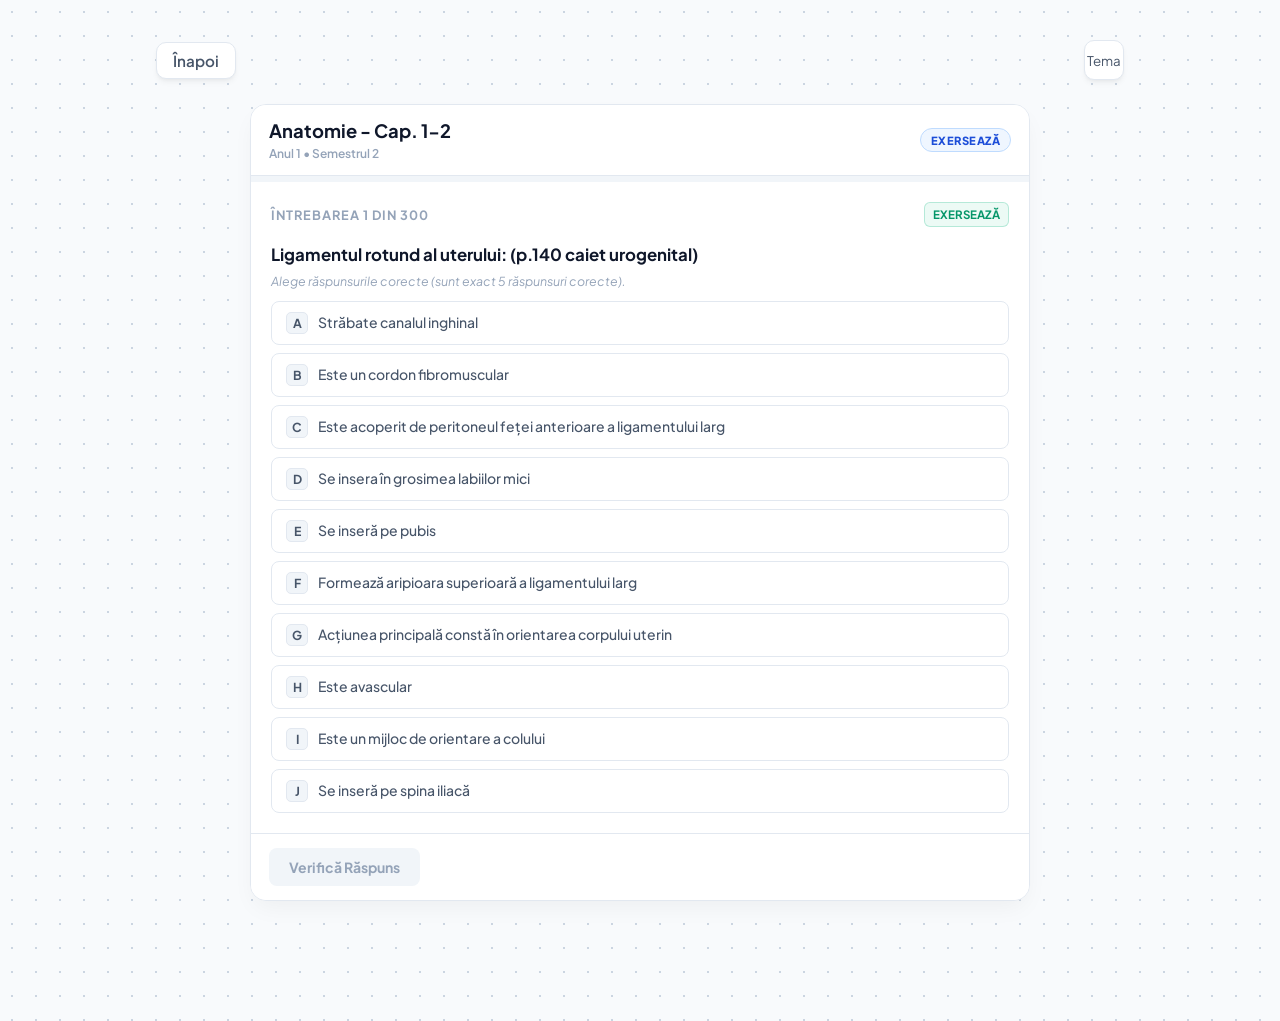
==== exerseaza.html @ 38f9f319 "Update 2" ====
<!DOCTYPE html>
<html lang="ro" data-theme="light">
<head>
  <meta charset="UTF-8">
  <meta name="viewport" content="width=device-width, initial-scale=1.0">
  <title>Exersează - UMF</title>
  <link rel="stylesheet" href="shared/css/main.css">
  <link rel="stylesheet" href="shared/css/quiz.css">
</head>
<body>
  <div class="container">
    <nav class="subpage-nav">
      <a href="index.html" class="btn-back" id="nav-back"><span>Înapoi</span></a>
      <button id="theme-toggle" class="theme-toggle-btn">Tema</button>
    </nav>
    <div class="quiz-wrapper">
      <div id="quiz-container" class="quiz-container">
        <div class="quiz-header">
          <div class="quiz-subject-info">
            <div id="quiz-subject-title" class="quiz-subject-title"></div>
            <div id="quiz-subject-sub" class="quiz-subject-sub"></div>
          </div>
          <div id="quiz-timer-wrapper" class="quiz-timer-wrapper" style="display:none;">
            <span id="quiz-timer"></span>
          </div>
          <div id="quiz-mode-badge" class="quiz-mode-badge"></div>
        </div>
        <div class="quiz-progress-bar-wrapper"><div id="quiz-progress-fill" class="quiz-progress-fill"></div></div>
        <div class="quiz-body">
          <div class="question-meta">
            <div id="question-count-text" class="question-count"></div>
            <div id="question-type-badge" class="question-type-badge"></div>
          </div>
          <div id="question-text" class="question-text"></div>
          <div id="question-hint" class="question-hint"></div>
          <div id="options-list" class="options-list"></div>
          <div id="explanation-panel" class="explanation-panel" style="display:none;">
            <h4>Explicație:</h4>
            <p id="explanation-text"></p>
          </div>
        </div>
        <div class="quiz-footer">
          <button id="btn-verify" class="btn-primary" disabled>Verifică Răspuns</button>
        </div>
      </div>
      <div id="results-container" class="results-container" style="display:none;">
        <h2 id="results-main-title"></h2>
        <h3 id="results-subject-title" class="results-subject-title"></h3>
        <div id="stat-time-spent-wrapper">Timp: <span id="res-time-spent"></span></div>
        <button id="btn-restart" class="btn-primary">Reîncearcă</button>
        <button id="btn-home" class="btn-secondary">Acasă</button>
        <div id="review-panel" class="review-panel">
          <h3>Recenzie</h3>
          <div id="review-questions-list"></div>
        </div>
      </div>
    </div>
  </div>
  <script src="shared/js/shared.js"></script>
  <script src="shared/js/quiz-engine.js"></script>
  <script>
    const urlParams = new URLSearchParams(window.location.search);
    const subject = urlParams.get('subject') || 'anatomie-1-2';
    const script = document.createElement('script');
    script.src = `data/${subject}.js`;
    script.onload = () => initQuiz('exerseaza');
    document.body.appendChild(script);
  </script>
</body>
</html>
---- shared/css/main.css ----
/* Import Google Fonts */
@import url('https://fonts.googleapis.com/css2?family=Plus+Jakarta+Sans:wght@400;500;600;700;800&display=swap');

/* Variabile si culori de baza */
:root {
  --font-family: 'Plus Jakarta Sans', system-ui, -apple-system, sans-serif;
  
  /* Culori Tema Lumina */
  --bg-color: #f8fafc;
  --dot-color: #cbd5e1;
  --text-primary: #0f172a;
  --text-secondary: #475569;
  --text-muted: #94a3b8;
  --card-bg: #ffffff;
  --card-border: #e2e8f0;
  --card-shadow: 0 4px 6px -1px rgba(0, 0, 0, 0.05), 0 2px 4px -2px rgba(0, 0, 0, 0.05);
  --card-hover-shadow: 0 10px 15px -3px rgba(0, 0, 0, 0.08), 0 4px 6px -4px rgba(0, 0, 0, 0.08);
  
  --sem1-color: #2563eb;
  --sem2-color: #059669;
  --accent-color: #6366f1;

  /* Feedback */
  --success-bg: #ecfdf5;
  --success-border: #10b981;
  --success-text: #065f46;
  --error-bg: #fef2f2;
  --error-border: #ef4444;
  --error-text: #991b1b;
  --info-bg: #f0f9ff;
  --info-border: #0ea5e9;
  --info-text: #0369a1;

  /* Tag Badges */
  --tag-blue-bg: #eff6ff;
  --tag-blue-text: #1d4ed8;
  --tag-blue-border: #bfdbfe;
  --tag-purple-bg: #faf5ff;
  --tag-purple-text: #6b21a8;
  --tag-purple-border: #e9d5ff;
  --tag-grey-bg: #f1f5f9;
  --tag-grey-border: #cbd5e1;
}

[data-theme="dark"] {
  /* Culori Tema Intuneric */
  --bg-color: #0b0f19;
  --dot-color: #1e293b;
  --text-primary: #f8fafc;
  --text-secondary: #cbd5e1;
  --text-muted: #64748b;
  --card-bg: #111827;
  --card-border: #1f2937;
  --card-shadow: 0 4px 6px -1px rgba(0, 0, 0, 0.2), 0 2px 4px -2px rgba(0, 0, 0, 0.2);
  --card-hover-shadow: 0 10px 15px -3px rgba(0, 0, 0, 0.3), 0 4px 6px -4px rgba(0, 0, 0, 0.3);
  
  --sem1-color: #3b82f6;
  --sem2-color: #10b981;
  --accent-color: #818cf8;

  --success-bg: #064e3b;
  --success-border: #059669;
  --success-text: #a7f3d0;
  --error-bg: #7f1d1d;
  --error-border: #dc2626;
  --error-text: #fca5a5;
  --info-bg: #0c4a6e;
  --info-border: #0284c7;
  --info-text: #e0f2fe;

  /* Tag Badges Dark Mode */
  --tag-blue-bg: rgba(59, 130, 246, 0.15);
  --tag-blue-text: #60a5fa;
  --tag-blue-border: rgba(59, 130, 246, 0.3);
  --tag-purple-bg: rgba(139, 92, 246, 0.15);
  --tag-purple-text: #a78bfa;
  --tag-purple-border: rgba(139, 92, 246, 0.3);
  --tag-grey-bg: #1e293b;
  --tag-grey-border: #334155;
}

/* Resetari generale */
* {
  box-sizing: border-box;
  margin: 0;
  padding: 0;
  font-family: var(--font-family);
}

body {
  background-color: var(--bg-color);
  background-image: radial-gradient(var(--dot-color) 1.5px, transparent 1.5px);
  background-size: 24px 24px;
  color: var(--text-primary);
  min-height: 100vh;
  padding-bottom: 80px;
  transition: background-color 0.3s ease, color 0.3s ease;
  overflow-x: hidden;
}

.container {
  max-width: 1000px;
  margin: 0 auto;
  padding: 80px 16px;
}

/* Header Principal */
.main-header {
  display: flex;
  justify-content: space-between;
  align-items: center;
  margin-bottom: 40px;
}

.main-title {
  font-size: 2rem;
  font-weight: 800;
  letter-spacing: -1px;
  background: linear-gradient(135deg, var(--sem1-color), var(--accent-color));
  -webkit-background-clip: text;
  -webkit-text-fill-color: transparent;
}

/* Theme Toggle Button */
.theme-toggle-btn {
  background: var(--card-bg);
  border: 1px solid var(--card-border);
  color: var(--text-secondary);
  width: 40px;
  height: 40px;
  border-radius: 10px;
  cursor: pointer;
  display: flex;
  align-items: center;
  justify-content: center;
  box-shadow: var(--card-shadow);
  transition: all 0.2s cubic-bezier(0.4, 0, 0.2, 1);
}

.theme-toggle-btn:hover {
  background: var(--tag-grey-bg);
  border-color: var(--accent-color);
  color: var(--accent-color);
  transform: translateY(-2px);
}

.theme-toggle-btn:active {
  transform: translateY(0);
}

/* Ascundere pictograma in functie de tema */
[data-theme="light"] .theme-toggle-btn .sun-icon {
  display: none;
}
[data-theme="dark"] .theme-toggle-btn .moon-icon {
  display: none;
}
/* Navigation Subpagini */
.subpage-nav {
  display: flex;
  justify-content: space-between;
  align-items: center;
  margin-bottom: 40px;
  width: 100%;
}

.btn-back {
  display: flex;
  align-items: center;
  gap: 8px;
  text-decoration: none;
  color: var(--text-secondary);
  font-weight: 600;
  font-size: 0.95rem;
  padding: 8px 16px;
  background: var(--card-bg);
  border: 1px solid var(--card-border);
  border-radius: 10px;
  box-shadow: var(--card-shadow);
  transition: all 0.2s cubic-bezier(0.4, 0, 0.2, 1);
}

.btn-back:hover {
  background: var(--tag-grey-bg);
  border-color: var(--accent-color);
  color: var(--accent-color);
  transform: translateX(-4px);
}

.btn-back:active {
  transform: translateX(0);
}

.btn-back svg {
  transition: transform 0.2s ease;
}

.btn-back:hover svg {
  transform: translateX(-2px);
}


/* Sectiuni Ani */
.year-section {
  margin-bottom: 48px;
}

.year-title {
  font-size: 1.75rem;
  font-weight: 800;
  color: var(--text-primary);
  margin-bottom: 24px;
  display: flex;
  align-items: center;
  gap: 12px;
  letter-spacing: -0.5px;
}

.year-title::before {
  content: "";
  display: block;
  width: 6px;
  height: 28px;
  border-radius: 4px;
  background: linear-gradient(to bottom, var(--sem1-color), var(--accent-color));
}

.year-section.year-2 .year-title::before {
  background: linear-gradient(to bottom, var(--accent-color), var(--sem2-color));
}

/* Sectiuni Semestre */
.semester-section {
  margin-bottom: 32px;
  padding-left: 18px;
  border-left: 2px dashed var(--card-border);
}

.semester-title {
  font-size: 1.15rem;
  font-weight: 700;
  color: var(--text-secondary);
  margin-bottom: 16px;
  display: flex;
  align-items: center;
  gap: 8px;
}

.semester-title .sem-indicator {
  display: inline-block;
  width: 10px;
  height: 10px;
  border-radius: 50%;
}

.sem-1-indicator {
  background-color: var(--sem1-color);
  box-shadow: 0 0 8px var(--sem1-color);
}

.sem-2-indicator {
  background-color: var(--sem2-color);
  box-shadow: 0 0 8px var(--sem2-color);
}

/* Grid de carduri */
.cards-grid {
  display: grid;
  grid-template-columns: repeat(auto-fill, minmax(280px, 1fr));
  gap: 20px;
}

/* Carduri materie */
.subject-card {
  background-color: var(--card-bg);
  border: 1px solid var(--card-border);
  border-radius: 12px;
  box-shadow: var(--card-shadow);
  padding: 24px;
  cursor: pointer;
  position: relative;
  overflow: hidden;
  display: flex;
  align-items: center;
  justify-content: center;
  min-height: 100px;
  text-decoration: none;
  transition: transform 0.25s cubic-bezier(0.4, 0, 0.2, 1), 
              box-shadow 0.25s cubic-bezier(0.4, 0, 0.2, 1), 
              border-color 0.25s ease;
}

.subject-card::after {
  content: "";
  position: absolute;
  top: 0;
  left: 0;
  width: 100%;
  height: 4px;
  background-color: var(--sem1-color);
}

.subject-card.sem-2::after {
  background-color: var(--sem2-color);
}

.subject-card:hover {
  transform: translateY(-5px);
  box-shadow: var(--card-hover-shadow);
  border-color: rgba(99, 102, 241, 0.3);
}

.subject-card:active {
  transform: translateY(-2px);
}

.card-title {
  font-size: 1.25rem;
  font-weight: 700;
  color: var(--text-primary);
  text-align: center;
  line-height: 1.4;
  letter-spacing: -0.3px;
}
---- shared/css/quiz.css ----
/* Stiluri specifice pentru Pagina de Testare (Quiz) si Rezultate */

.container {
  padding: 40px 16px;
}

.subpage-nav {
  margin-bottom: 24px;
}

.quiz-container, .results-container, .btn-back, .theme-toggle-btn, .option-item, .btn-primary, .btn-secondary, .nav-map-item {
  transition: background-color 0.3s ease, border-color 0.3s ease, color 0.3s ease, box-shadow 0.3s ease, transform 0.2s ease;
}

.quiz-wrapper {
  display: flex;
  justify-content: center;
  align-items: flex-start;
  min-height: calc(100vh - 160px);
  width: 100%;
}

/* ==========================================================================
   0. ECRAN CONFIGURARE / SETUP
   ========================================================================== */
.setup-container {
  width: 100%;
  max-width: 800px;
  background-color: var(--card-bg);
  border: 1px solid var(--card-border);
  border-radius: 20px;
  box-shadow: var(--card-shadow);
  padding: 40px;
  display: flex;
  flex-direction: column;
  gap: 32px;
  animation: fadeInSlide 0.4s ease forwards;
}

.setup-header {
  text-align: center;
}

.setup-title {
  font-size: 1.85rem;
  font-weight: 800;
  letter-spacing: -0.5px;
  background: linear-gradient(135deg, var(--sem2-color), var(--accent-color));
  -webkit-background-clip: text;
  -webkit-text-fill-color: transparent;
  margin-bottom: 6px;
}

.setup-subtitle {
  font-size: 0.9rem;
  color: var(--text-secondary);
  font-weight: 500;
}

/* Grilele de moduri */
.modes-grid {
  display: grid;
  grid-template-columns: 1fr 1fr;
  gap: 24px;
}

.mode-card {
  border: 2px solid var(--card-border);
  border-radius: 16px;
  padding: 30px 24px;
  cursor: pointer;
  position: relative;
  display: flex;
  flex-direction: column;
  align-items: flex-start;
  transition: all 0.25s cubic-bezier(0.4, 0, 0.2, 1);
  background: var(--card-bg);
}

.mode-card:hover {
  border-color: var(--accent-color);
  transform: translateY(-4px);
  box-shadow: var(--card-hover-shadow);
}

.mode-card.active {
  border-color: var(--accent-color);
  background: linear-gradient(to bottom, var(--card-bg), rgba(99, 102, 241, 0.02));
  box-shadow: 0 10px 25px -10px rgba(99, 102, 241, 0.15);
}

/* Badge-ul de sus pe card */
.mode-badge {
  position: absolute;
  top: 16px;
  right: 16px;
  font-size: 0.65rem;
  font-weight: 800;
  text-transform: uppercase;
  letter-spacing: 0.5px;
  padding: 3px 8px;
  border-radius: 6px;
  background: var(--tag-grey-bg);
  color: var(--text-secondary);
  border: 1px solid var(--card-border);
}

.mode-card.active #mode-exerseaza .mode-badge,
.mode-card.active.exerseaza-card .mode-badge {
  background: var(--tag-blue-bg);
  color: var(--tag-blue-text);
  border-color: var(--tag-blue-border);
}

.mode-card.active#mode-simulare .mode-badge,
.mode-card#mode-simulare.active .mode-badge {
  background: var(--tag-purple-bg);
  color: var(--tag-purple-text);
  border-color: var(--tag-purple-border);
}

/* Iconita */
.mode-icon {
  width: 48px;
  height: 48px;
  border-radius: 12px;
  background: var(--tag-grey-bg);
  color: var(--text-secondary);
  display: flex;
  align-items: center;
  justify-content: center;
  margin-bottom: 20px;
  transition: all 0.2s;
}

.mode-card.active .mode-icon {
  background: var(--accent-color);
  color: white;
}

.mode-name {
  font-size: 1.25rem;
  font-weight: 700;
  color: var(--text-primary);
  margin-bottom: 10px;
}

.mode-desc {
  font-size: 0.85rem;
  color: var(--text-secondary);
  line-height: 1.5;
  margin-bottom: 20px;
  min-height: 60px;
}

.mode-features {
  list-style: none;
  display: flex;
  flex-direction: column;
  gap: 8px;
  width: 100%;
}

.mode-features li {
  display: flex;
  align-items: center;
  gap: 8px;
  font-size: 0.8rem;
  color: var(--text-secondary);
  font-weight: 500;
}

.mode-features li svg {
  color: var(--sem2-color);
  flex-shrink: 0;
}

/* Setari personalizate */
.setup-settings {
  border-top: 1px solid var(--card-border);
  padding-top: 24px;
}

.settings-title {
  font-size: 1rem;
  font-weight: 700;
  color: var(--text-primary);
  margin-bottom: 16px;
}

.settings-grid {
  display: grid;
  grid-template-columns: 1fr 1fr;
  gap: 16px;
}

.settings-col {
  display: flex;
  flex-direction: column;
  gap: 6px;
  justify-content: center;
}

.settings-col.flex-center {
  justify-content: center;
}

.settings-label {
  font-size: 0.8rem;
  font-weight: 700;
  color: var(--text-secondary);
}

.settings-select {
  padding: 10px 14px;
  border-radius: 8px;
  border: 1px solid var(--card-border);
  background-color: var(--card-bg);
  color: var(--text-primary);
  font-size: 0.85rem;
  font-weight: 600;
  outline: none;
  cursor: pointer;
  transition: border-color 0.2s;
}

.settings-select:focus {
  border-color: var(--accent-color);
}

/* Custom Toggle Switch */
.toggle-switch {
  display: flex;
  align-items: center;
  gap: 12px;
  cursor: pointer;
  font-size: 0.85rem;
  color: var(--text-secondary);
  font-weight: 600;
  user-select: none;
  position: relative;
}

.toggle-switch input {
  opacity: 0;
  width: 0;
  height: 0;
  position: absolute;
}

.toggle-slider {
  width: 40px;
  height: 20px;
  background-color: var(--tag-grey-border);
  border-radius: 20px;
  position: relative;
  transition: background-color 0.2s;
  flex-shrink: 0;
}

.toggle-slider:before {
  content: "";
  position: absolute;
  height: 14px;
  width: 14px;
  left: 3px;
  bottom: 3px;
  background-color: white;
  border-radius: 50%;
  transition: transform 0.2s;
}

.toggle-switch input:checked + .toggle-slider {
  background-color: var(--sem2-color);
}

.toggle-switch input:checked + .toggle-slider:before {
  transform: translateX(20px);
}

.setup-actions {
  display: flex;
  justify-content: center;
  margin-top: 8px;
}

.start-btn {
  width: 100%;
  max-width: 320px;
  padding: 14px 32px;
  font-size: 1rem;
}


/* ==========================================================================
   1. INTERFATA QUIZ & ELEMENTE COMPONENTE
   ========================================================================== */
.quiz-container {
  width: 100%;
  max-width: 780px;
  background-color: var(--card-bg);
  border: 1px solid var(--card-border);
  border-radius: 16px;
  box-shadow: 0 10px 25px -5px rgba(0,0,0,0.05);
  overflow: hidden;
  display: flex;
  flex-direction: column;
  position: relative;
  animation: fadeInSlide 0.3s ease forwards;
}

.quiz-header {
  padding: 14px 18px;
  border-bottom: 1px solid var(--card-border);
  display: flex;
  justify-content: space-between;
  align-items: center;
  background: linear-gradient(to bottom, var(--card-bg), rgba(255, 255, 255, 0.01));
}

.quiz-subject-info {
  display: flex;
  flex-direction: column;
  gap: 4px;
}

.quiz-subject-title {
  font-size: 1.15rem;
  font-weight: 700;
  color: var(--text-primary);
}

.quiz-subject-sub {
  font-size: 0.75rem;
  color: var(--text-muted);
  font-weight: 600;
}

.header-actions {
  display: flex;
  align-items: center;
  gap: 16px;
}

/* Badge Mod curent */
.quiz-mode-badge {
  font-size: 0.7rem;
  font-weight: 800;
  padding: 4px 10px;
  border-radius: 50px;
  background-color: var(--tag-blue-bg);
  color: var(--tag-blue-text);
  border: 1px solid var(--tag-blue-border);
  letter-spacing: 0.5px;
}

.quiz-container.simulare-mode .quiz-mode-badge {
  background-color: var(--tag-purple-bg);
  color: var(--tag-purple-text);
  border-color: var(--tag-purple-border);
}

/* Timer */
.quiz-timer-wrapper {
  display: flex;
  align-items: center;
  gap: 6px;
  font-size: 0.9rem;
  font-weight: 700;
  color: var(--text-secondary);
  background-color: var(--tag-grey-bg);
  padding: 6px 12px;
  border-radius: 8px;
  border: 1px solid var(--card-border);
  transition: all 0.3s;
}

.quiz-timer-wrapper.warning {
  background-color: var(--error-bg);
  border-color: var(--error-border);
  color: var(--error-text);
  animation: pulse 1s infinite alternate;
}

@keyframes pulse {
  from { opacity: 0.8; }
  to { opacity: 1; transform: scale(1.02); }
}

/* Bara de progres */
.quiz-progress-bar-wrapper {
  height: 6px;
  background-color: var(--tag-grey-bg);
  width: 100%;
  position: relative;
}

.quiz-progress-fill {
  height: 100%;
  width: 0%;
  background: linear-gradient(to right, var(--sem2-color), var(--accent-color));
  transition: width 0.3s cubic-bezier(0.4, 0, 0.2, 1);
}

/* Harta / Grila de navigare (Simulare) */
.simulation-nav-map {
  padding: 16px 24px;
  border-bottom: 1px solid var(--card-border);
  background-color: var(--tag-grey-bg);
  display: flex;
  flex-direction: column;
  gap: 8px;
}

.nav-map-label {
  font-size: 0.75rem;
  font-weight: 700;
  color: var(--text-muted);
  text-transform: uppercase;
  letter-spacing: 0.5px;
}

.nav-map-grid {
  display: flex;
  flex-wrap: wrap;
  gap: 8px;
}

.nav-map-item {
  width: 28px;
  height: 28px;
  border-radius: 6px;
  display: flex;
  align-items: center;
  justify-content: center;
  font-size: 0.8rem;
  font-weight: 700;
  cursor: pointer;
  background-color: var(--card-bg);
  border: 1px solid var(--card-border);
  color: var(--text-secondary);
  transition: all 0.2s;
  user-select: none;
}

.nav-map-item:hover {
  border-color: var(--accent-color);
  color: var(--accent-color);
}

.nav-map-item.active {
  border-color: var(--accent-color);
  background-color: var(--accent-color);
  color: white;
  box-shadow: 0 2px 8px rgba(99, 102, 241, 0.3);
}

.nav-map-item.answered {
  background-color: var(--tag-blue-bg);
  border-color: var(--tag-blue-border);
  color: var(--tag-blue-text);
}

.nav-map-item.answered.active {
  background-color: var(--accent-color);
  border-color: var(--accent-color);
  color: white;
}

/* Quiz Body */
.quiz-body {
  padding: 20px 20px;
}

.question-meta {
  display: flex;
  justify-content: space-between;
  align-items: center;
  margin-bottom: 16px;
}

.question-count {
  font-size: 0.8rem;
  color: var(--text-muted);
  font-weight: 700;
  text-transform: uppercase;
  letter-spacing: 1px;
}

.question-type-badge {
  font-size: 0.72rem;
  font-weight: 700;
  padding: 4px 8px;
  border-radius: 6px;
  text-transform: uppercase;
}

.type-cs {
  background-color: var(--tag-blue-bg);
  color: var(--tag-blue-text);
  border: 1px solid var(--tag-blue-border);
}

.type-cm {
  background-color: var(--tag-purple-bg);
  color: var(--tag-purple-text);
  border: 1px solid var(--tag-purple-border);
}

.type-exerseaza {
  background-color: rgba(16, 185, 129, 0.08);
  color: var(--sem2-color);
  border: 1px solid rgba(16, 185, 129, 0.25);
}

.question-text {
  font-size: 1.05rem;
  font-weight: 700;
  line-height: 1.45;
  color: var(--text-primary);
  margin-bottom: 14px;
}

.question-hint {
  font-size: 0.775rem;
  color: var(--text-muted);
  margin-top: -8px;
  margin-bottom: 12px;
  font-style: italic;
  display: flex;
  align-items: center;
  gap: 6px;
}

/* Liste optiuni */
.options-list {
  display: flex;
  flex-direction: column;
  gap: 8px;
}

.option-item {
  display: flex;
  align-items: flex-start;
  padding: 10px 14px;
  border-radius: 8px;
  border: 1px solid var(--card-border);
  background-color: var(--card-bg);
  cursor: pointer;
  transition: all 0.2s ease;
  position: relative;
  user-select: none;
}

.option-item:hover {
  border-color: var(--accent-color);
  background-color: var(--tag-grey-bg);
}

.option-letter {
  display: flex;
  align-items: center;
  justify-content: center;
  width: 22px;
  height: 22px;
  border-radius: 5px;
  background-color: var(--tag-grey-bg);
  color: var(--text-secondary);
  font-weight: 700;
  font-size: 0.775rem;
  margin-right: 10px;
  flex-shrink: 0;
  border: 1px solid var(--card-border);
  transition: all 0.2s;
}

.option-item:hover .option-letter {
  background-color: var(--card-bg);
  border-color: var(--accent-color);
  color: var(--accent-color);
}

.option-text {
  font-size: 0.875rem;
  font-weight: 500;
  color: var(--text-secondary);
  line-height: 1.35;
  padding-top: 1px;
}

/* Stari elemente raspuns */
.option-item.selected {
  border-color: var(--accent-color);
  background-color: var(--tag-blue-bg);
}

.option-item.selected .option-letter {
  background-color: var(--accent-color);
  color: white;
  border-color: var(--accent-color);
}

.option-item.selected .option-text {
  color: var(--text-primary);
  font-weight: 600;
}

.option-item.correct {
  background-color: var(--success-bg) !important;
  border-color: var(--success-border) !important;
}

.option-item.correct .option-letter {
  background-color: var(--success-border) !important;
  color: white !important;
  border-color: var(--success-border) !important;
}

.option-item.correct .option-text {
  color: var(--success-text) !important;
  font-weight: 600;
}

.option-item.incorrect {
  background-color: var(--error-bg) !important;
  border-color: var(--error-border) !important;
}

.option-item.incorrect .option-letter {
  background-color: var(--error-border) !important;
  color: white !important;
  border-color: var(--error-border) !important;
}

.option-item.incorrect .option-text {
  color: var(--error-text) !important;
  font-weight: 600;
}

.option-item.missed-correct {
  border: 2px dashed var(--success-border) !important;
  background-color: rgba(16, 185, 129, 0.03);
}

.option-item.missed-correct .option-letter {
  border-style: dashed;
  border-color: var(--success-border);
  color: var(--success-border);
  background-color: transparent !important;
}

/* Explicatie */
.explanation-panel {
  margin-top: 24px;
  padding: 16px 20px;
  background-color: var(--info-bg);
  border-left: 4px solid var(--info-border);
  border-radius: 0 8px 8px 0;
  display: none;
  animation: fadeInSlide 0.3s ease forwards;
}

.explanation-panel h4 {
  font-size: 0.85rem;
  font-weight: 700;
  color: var(--info-text);
  text-transform: uppercase;
  margin-bottom: 6px;
  letter-spacing: 0.5px;
}

.explanation-panel p {
  font-size: 0.9rem;
  color: var(--info-text);
  line-height: 1.45;
}

/* Footer test */
.quiz-footer {
  padding: 14px 18px;
  border-top: 1px solid var(--card-border);
  display: flex;
  justify-content: space-between;
  align-items: center;
  gap: 16px;
  background-color: var(--card-bg);
}

.footer-nav-buttons {
  display: flex;
  gap: 10px;
}

.footer-action-buttons {
  margin-left: auto;
  display: flex;
  gap: 10px;
}

.btn-primary {
  background: linear-gradient(135deg, var(--sem2-color), var(--accent-color));
  color: white;
  border: none;
  padding: 10px 20px;
  border-radius: 8px;
  font-size: 0.875rem;
  font-weight: 700;
  cursor: pointer;
  box-shadow: 0 4px 12px rgba(99, 102, 241, 0.2);
  transition: all 0.2s;
  display: flex;
  align-items: center;
  gap: 8px;
}

.btn-primary:hover:not(:disabled) {
  transform: translateY(-1px);
  box-shadow: 0 6px 16px rgba(99, 102, 241, 0.35);
}

.btn-primary:active:not(:disabled) {
  transform: translateY(1px);
}

.btn-primary:disabled {
  background: var(--tag-grey-bg);
  color: var(--text-muted);
  box-shadow: none;
  cursor: not-allowed;
}

.btn-submit-sim {
  background: linear-gradient(135deg, #10b981, #059669);
  box-shadow: 0 4px 12px rgba(16, 185, 129, 0.2);
}

.btn-submit-sim:hover {
  box-shadow: 0 6px 16px rgba(16, 185, 129, 0.35) !important;
}

.btn-secondary {
  background-color: var(--tag-grey-bg);
  border: 1px solid var(--card-border);
  color: var(--text-secondary);
  padding: 10px 16px;
  border-radius: 8px;
  font-size: 0.875rem;
  font-weight: 600;
  cursor: pointer;
  transition: all 0.2s;
  display: flex;
  align-items: center;
  gap: 6px;
}

.btn-secondary:hover {
  background-color: var(--card-border);
  color: var(--text-primary);
}


/* ==========================================================================
   2. ECRAN REZULTATE & RECENZARE
   ========================================================================== */
.results-container {
  width: 100%;
  max-width: 780px;
  background-color: var(--card-bg);
  border: 1px solid var(--card-border);
  border-radius: 16px;
  box-shadow: 0 10px 25px -5px rgba(0,0,0,0.05);
  padding: 24px;
  text-align: center;
  display: flex;
  flex-direction: column;
  align-items: center;
}

.results-title {
  font-size: 1.6rem;
  font-weight: 800;
  color: var(--text-primary);
  margin-bottom: 8px;
  letter-spacing: -0.5px;
}

.results-subtitle {
  font-size: 0.9rem;
  color: var(--text-secondary);
  margin-bottom: 32px;
}

/* Cerc scor */
.score-circle-wrapper {
  position: relative;
  width: 160px;
  height: 160px;
  margin-bottom: 24px;
}

.score-circle-svg {
  width: 100%;
  height: 100%;
  transform: rotate(-90deg);
}

.score-circle-bg {
  fill: none;
  stroke: var(--tag-grey-bg);
  stroke-width: 12;
}

.score-circle-fill {
  fill: none;
  stroke: var(--accent-color);
  stroke-width: 12;
  stroke-linecap: round;
  stroke-dasharray: 439.6;
  stroke-dashoffset: 439.6;
  transition: stroke-dashoffset 1s cubic-bezier(0.4, 0, 0.2, 1);
}

.score-text-overlay {
  position: absolute;
  top: 50%;
  left: 50%;
  transform: translate(-50%, -50%);
  display: flex;
  flex-direction: column;
  align-items: center;
}

.score-percentage {
  font-size: 2.25rem;
  font-weight: 800;
  color: var(--text-primary);
  line-height: 1;
}

.score-fraction {
  font-size: 0.8rem;
  font-weight: 600;
  color: var(--text-muted);
  margin-top: 4px;
}

.feedback-text {
  font-size: 1.25rem;
  font-weight: 700;
  color: var(--text-primary);
  margin-bottom: 12px;
}

.rating-badge {
  font-size: 0.75rem;
  font-weight: 700;
  padding: 6px 16px;
  border-radius: 50px;
  margin-bottom: 32px;
  display: inline-block;
}

.badge-excellent {
  background-color: var(--success-bg);
  color: var(--success-text);
  border: 1px solid var(--success-border);
}

.badge-good {
  background-color: var(--tag-blue-bg);
  color: var(--tag-blue-text);
  border: 1px solid var(--tag-blue-border);
}

.badge-average {
  background-color: #fffbeb;
  color: #b45309;
  border: 1px solid #fde68a;
}

.badge-low {
  background-color: var(--error-bg);
  color: var(--error-text);
  border: 1px solid var(--error-border);
}

.results-stats-grid {
  display: grid;
  grid-template-columns: 1fr 1fr;
  gap: 16px;
  width: 100%;
  max-width: 500px;
  margin-bottom: 32px;
}

.results-stat-card {
  background-color: var(--tag-grey-bg);
  border: 1px solid var(--card-border);
  padding: 14px;
  border-radius: 10px;
  text-align: center;
}

.results-stat-card.full-width-stat {
  grid-column: span 2;
}

.results-stat-label {
  font-size: 0.75rem;
  color: var(--text-muted);
  font-weight: 600;
  margin-bottom: 4px;
  text-transform: uppercase;
}

.results-stat-val {
  font-size: 1.15rem;
  font-weight: 700;
  color: var(--text-secondary);
}

.results-stat-val.c-green {
  color: var(--sem2-color);
}

.results-stat-val.c-red {
  color: #ef4444;
}

.results-actions {
  display: flex;
  gap: 16px;
  width: 100%;
  max-width: 500px;
  margin-bottom: 48px;
}

.results-actions button {
  flex: 1;
}

/* ==========================================================================
   3. SECȚIUNEA RECENZARE ÎNTREBĂRI (REVIEW)
   ========================================================================== */
.review-panel {
  width: 100%;
  border-top: 1px solid var(--card-border);
  padding-top: 24px;
  text-align: left;
}

.review-panel-title {
  font-size: 1.35rem;
  font-weight: 800;
  color: var(--text-primary);
  margin-bottom: 6px;
}

.review-panel-subtitle {
  font-size: 0.85rem;
  color: var(--text-secondary);
  margin-bottom: 24px;
}

.review-questions-list {
  display: flex;
  flex-direction: column;
  gap: 16px;
  width: 100%;
}

.review-q-card {
  border: 1px solid var(--card-border);
  border-radius: 10px;
  padding: 16px;
  background-color: var(--card-bg);
  position: relative;
}

.review-q-header {
  display: flex;
  justify-content: space-between;
  align-items: flex-start;
  gap: 16px;
  margin-bottom: 16px;
}

.review-q-title {
  font-size: 1.05rem;
  font-weight: 700;
  color: var(--text-primary);
  line-height: 1.45;
}

.review-q-badge {
  font-size: 0.7rem;
  font-weight: 700;
  padding: 4px 10px;
  border-radius: 6px;
  text-transform: uppercase;
  flex-shrink: 0;
}

.review-q-badge.correct {
  background-color: var(--success-bg);
  color: var(--success-text);
  border: 1px solid var(--success-border);
}

.review-q-badge.incorrect {
  background-color: var(--error-bg);
  color: var(--error-text);
  border: 1px solid var(--error-border);
}

.review-q-badge.unanswered {
  background-color: var(--tag-grey-bg);
  color: var(--text-muted);
  border: 1px solid var(--tag-grey-border);
}

.review-options {
  display: flex;
  flex-direction: column;
  gap: 6px;
  margin-bottom: 12px;
}

.review-option-item {
  display: flex;
  align-items: flex-start;
  padding: 8px 12px;
  border-radius: 6px;
  border: 1px solid var(--card-border);
  background-color: var(--card-bg);
  font-size: 0.825rem;
}

.review-option-letter {
  display: flex;
  align-items: center;
  justify-content: center;
  width: 22px;
  height: 22px;
  border-radius: 4px;
  background-color: var(--tag-grey-bg);
  color: var(--text-secondary);
  font-weight: 700;
  font-size: 0.75rem;
  margin-right: 10px;
  flex-shrink: 0;
  border: 1px solid var(--card-border);
}

.review-option-text {
  color: var(--text-secondary);
  line-height: 1.4;
  padding-top: 1px;
}

/* Stari in review */
.review-option-item.user-correct {
  background-color: var(--success-bg);
  border-color: var(--success-border);
}
.review-option-item.user-correct .review-option-letter {
  background-color: var(--success-border);
  color: white;
  border-color: var(--success-border);
}
.review-option-item.user-correct .review-option-text {
  color: var(--success-text);
  font-weight: 600;
}

.review-option-item.user-incorrect {
  background-color: var(--error-bg);
  border-color: var(--error-border);
}
.review-option-item.user-incorrect .review-option-letter {
  background-color: var(--error-border);
  color: white;
  border-color: var(--error-border);
}
.review-option-item.user-incorrect .review-option-text {
  color: var(--error-text);
  font-weight: 600;
}

.review-option-item.missed-correct {
  border: 1.5px dashed var(--success-border);
  background-color: rgba(16, 185, 129, 0.02);
}
.review-option-item.missed-correct .review-option-letter {
  border-style: dashed;
  border-color: var(--success-border);
  color: var(--success-border);
  background-color: transparent;
}
.review-option-item.missed-correct .review-option-text {
  color: var(--success-text);
  font-weight: 600;
}

.review-explanation {
  padding: 12px 16px;
  background-color: var(--info-bg);
  border-left: 3px solid var(--info-border);
  border-radius: 0 6px 6px 0;
  font-size: 0.82rem;
  color: var(--info-text);
  line-height: 1.45;
}

.review-explanation strong {
  color: var(--info-text);
  text-transform: uppercase;
  font-size: 0.75rem;
  letter-spacing: 0.5px;
  margin-right: 6px;
}


/* ==========================================================================
   4. PENTRU EFECTE VIZUALE ȘI RESPONSIVITATE
   ========================================================================== */
@keyframes fadeInSlide {
  from {
    opacity: 0;
    transform: translateY(12px);
  }
  to {
    opacity: 1;
    transform: translateY(0);
  }
}

@media (max-width: 768px) {
  .modes-grid {
    grid-template-columns: 1fr;
    gap: 16px;
  }
  
  .settings-grid {
    grid-template-columns: 1fr;
  }

  .setup-container {
    padding: 24px 16px;
  }

  .results-container {
    padding: 24px 16px;
  }

  .results-stats-grid {
    grid-template-columns: 1fr;
  }

  .results-stat-card.full-width-stat {
    grid-column: span 1;
  }

  .results-actions {
    flex-direction: column;
    width: 100%;
  }

  .review-q-header {
    flex-direction: column;
    align-items: flex-start;
    gap: 8px;
  }

  .review-q-badge {
    align-self: flex-start;
  }
}
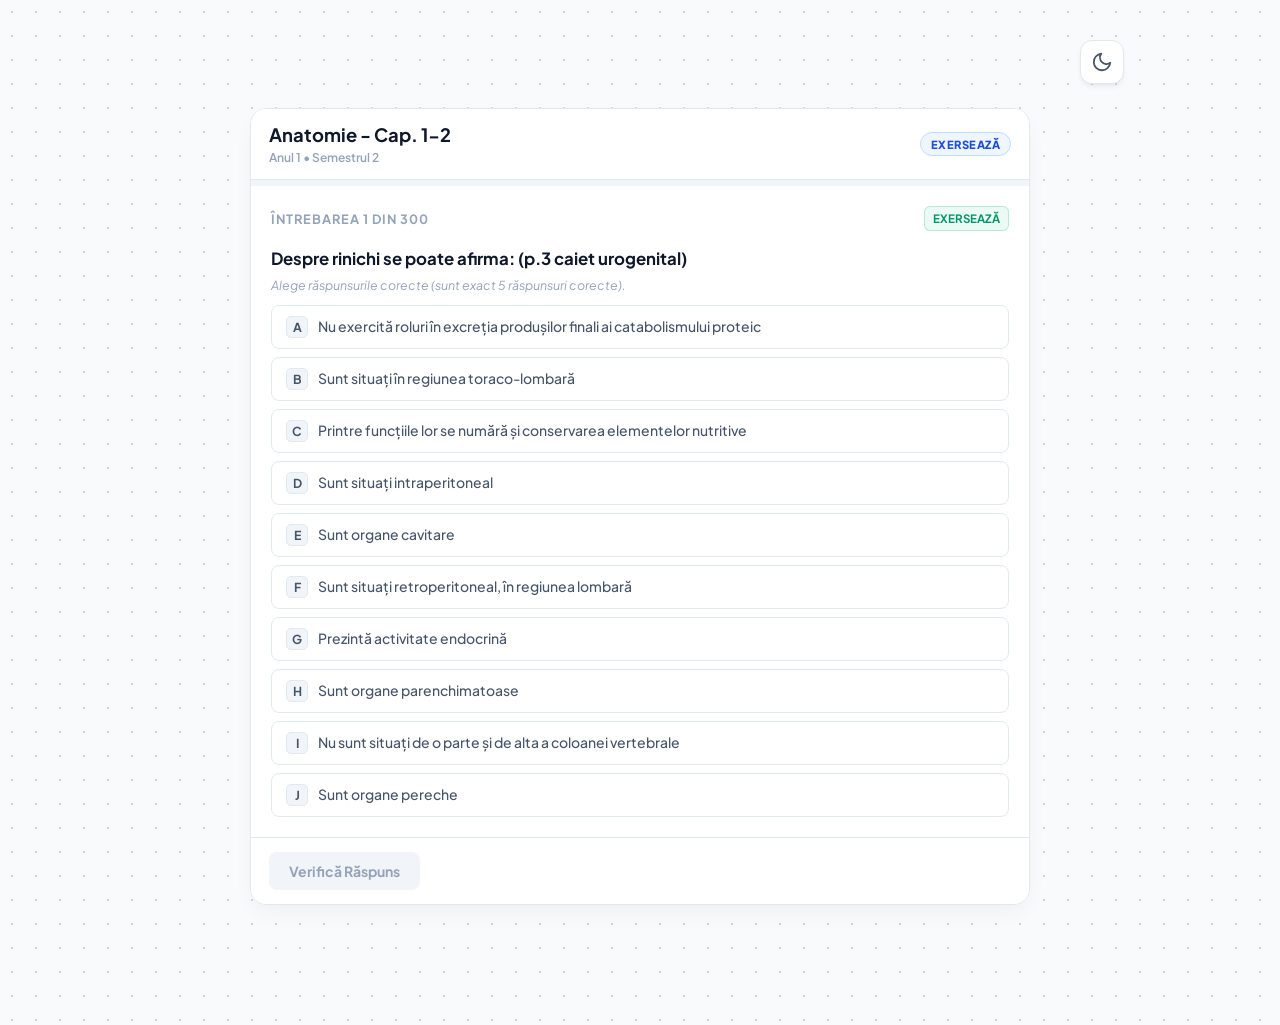
==== commit 556deb38: "Update 3" ====
--- a/exerseaza.html
+++ b/exerseaza.html
@@ -1,17 +1,20 @@
 <!DOCTYPE html>
-<html lang="ro" data-theme="light">
+<html lang="ro">
 <head>
   <meta charset="UTF-8">
   <meta name="viewport" content="width=device-width, initial-scale=1.0">
   <title>Exersează - UMF</title>
   <link rel="stylesheet" href="shared/css/main.css">
   <link rel="stylesheet" href="shared/css/quiz.css">
+  <script src="shared/js/theme.js"></script>
 </head>
 <body>
   <div class="container">
-    <nav class="subpage-nav">
-      <a href="index.html" class="btn-back" id="nav-back"><span>Înapoi</span></a>
-      <button id="theme-toggle" class="theme-toggle-btn">Tema</button>
+    <nav class="subpage-nav" style="justify-content: flex-end;">
+      <button id="theme-toggle" class="theme-toggle-btn">
+        <svg class="sun-icon" viewBox="0 0 24 24" fill="none" stroke="currentColor" stroke-width="2" stroke-linecap="round" stroke-linejoin="round"><circle cx="12" cy="12" r="5"></circle><line x1="12" y1="1" x2="12" y2="3"></line><line x1="12" y1="21" x2="12" y2="23"></line><line x1="4.22" y1="4.22" x2="5.64" y2="5.64"></line><line x1="18.36" y1="18.36" x2="19.78" y2="19.78"></line><line x1="1" y1="12" x2="3" y2="12"></line><line x1="21" y1="12" x2="23" y2="12"></line><line x1="4.22" y1="19.78" x2="5.64" y2="18.36"></line><line x1="18.36" y1="5.64" x2="19.78" y2="4.22"></line></svg>
+        <svg class="moon-icon" viewBox="0 0 24 24" fill="none" stroke="currentColor" stroke-width="2" stroke-linecap="round" stroke-linejoin="round"><path d="M21 12.79A9 9 0 1 1 11.21 3 7 7 0 0 0 21 12.79z"></path></svg>
+      </button>
     </nav>
     <div class="quiz-wrapper">
       <div id="quiz-container" class="quiz-container">
--- a/shared/css/main.css
+++ b/shared/css/main.css
@@ -126,15 +126,18 @@
   background: var(--card-bg);
   border: 1px solid var(--card-border);
   color: var(--text-secondary);
-  width: 40px;
-  height: 40px;
-  border-radius: 10px;
+  width: 44px;
+  height: 44px;
+  border-radius: 12px;
   cursor: pointer;
   display: flex;
   align-items: center;
   justify-content: center;
   box-shadow: var(--card-shadow);
-  transition: all 0.2s cubic-bezier(0.4, 0, 0.2, 1);
+  transition: all 0.3s cubic-bezier(0.4, 0, 0.2, 1);
+  position: relative;
+  overflow: hidden;
+  padding: 0;
 }
 
 .theme-toggle-btn:hover {
@@ -142,19 +145,35 @@
   border-color: var(--accent-color);
   color: var(--accent-color);
   transform: translateY(-2px);
-}
-
-.theme-toggle-btn:active {
-  transform: translateY(0);
-}
-
-/* Ascundere pictograma in functie de tema */
+  box-shadow: var(--card-hover-shadow);
+}
+
+.theme-toggle-btn svg {
+  width: 22px;
+  height: 22px;
+  transition: transform 0.5s cubic-bezier(0.4, 0, 0.2, 1), opacity 0.3s ease;
+  position: absolute;
+}
+
+/* Ascundere pictograme in functie de tema */
 [data-theme="light"] .theme-toggle-btn .sun-icon {
-  display: none;
+  opacity: 0;
+  transform: translateY(20px) rotate(45deg);
 }
 [data-theme="dark"] .theme-toggle-btn .moon-icon {
-  display: none;
-}
+  opacity: 0;
+  transform: translateY(-20px) rotate(-45deg);
+}
+
+[data-theme="light"] .theme-toggle-btn .moon-icon {
+  opacity: 1;
+  transform: translateY(0) rotate(0);
+}
+[data-theme="dark"] .theme-toggle-btn .sun-icon {
+  opacity: 1;
+  transform: translateY(0) rotate(0);
+}
+
 /* Navigation Subpagini */
 .subpage-nav {
   display: flex;
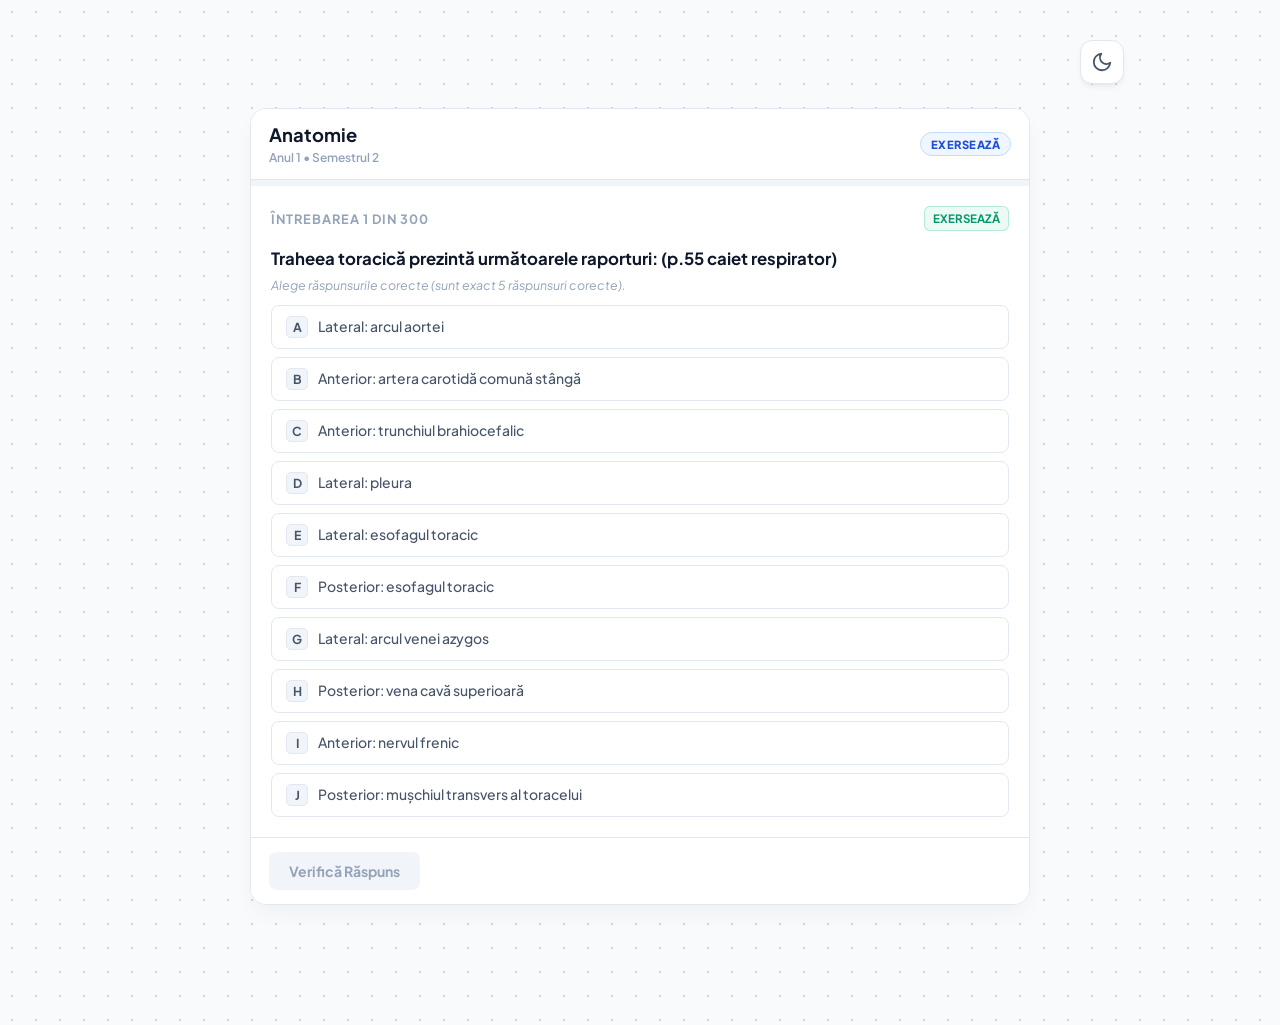
==== commit fb94a208: "Added images" ====
--- a/exerseaza.html
+++ b/exerseaza.html
@@ -5,7 +5,7 @@
   <meta name="viewport" content="width=device-width, initial-scale=1.0">
   <title>Exersează - UMF</title>
   <link rel="stylesheet" href="shared/css/main.css">
-  <link rel="stylesheet" href="shared/css/quiz.css">
+  <link rel="stylesheet" href="shared/css/quiz.css?v=2">
   <script src="shared/js/theme.js"></script>
 </head>
 <body>
@@ -60,12 +60,12 @@
     </div>
   </div>
   <script src="shared/js/shared.js"></script>
-  <script src="shared/js/quiz-engine.js"></script>
+  <script src="shared/js/quiz-engine.js?v=3"></script>
   <script>
     const urlParams = new URLSearchParams(window.location.search);
     const subject = urlParams.get('subject') || 'anatomie-1-2';
     const script = document.createElement('script');
-    script.src = `data/${subject}.js`;
+    script.src = `data/${subject}.js?v=3`;
     script.onload = () => initQuiz('exerseaza');
     document.body.appendChild(script);
   </script>
--- a/shared/css/quiz.css
+++ b/shared/css/quiz.css
@@ -1176,3 +1176,28 @@
     align-self: flex-start;
   }
 }
+
+.question-images-container {
+  display: flex;
+  flex-direction: column;
+  gap: 16px;
+  margin: 20px 0;
+  align-items: center;
+  width: 100%;
+}
+
+.question-image {
+  max-width: 100%;
+  max-height: 400px;
+  object-fit: contain;
+  border-radius: 12px;
+  border: 1px solid var(--card-border);
+  box-shadow: 0 8px 16px -4px rgba(0, 0, 0, 0.1), 0 4px 8px -4px rgba(0, 0, 0, 0.06);
+  transition: transform 0.3s ease, box-shadow 0.3s ease;
+  background-color: var(--card-bg);
+}
+
+.question-image:hover {
+  transform: translateY(-2px) scale(1.01);
+  box-shadow: 0 12px 24px -4px rgba(0, 0, 0, 0.15), 0 8px 12px -4px rgba(0, 0, 0, 0.1);
+}
